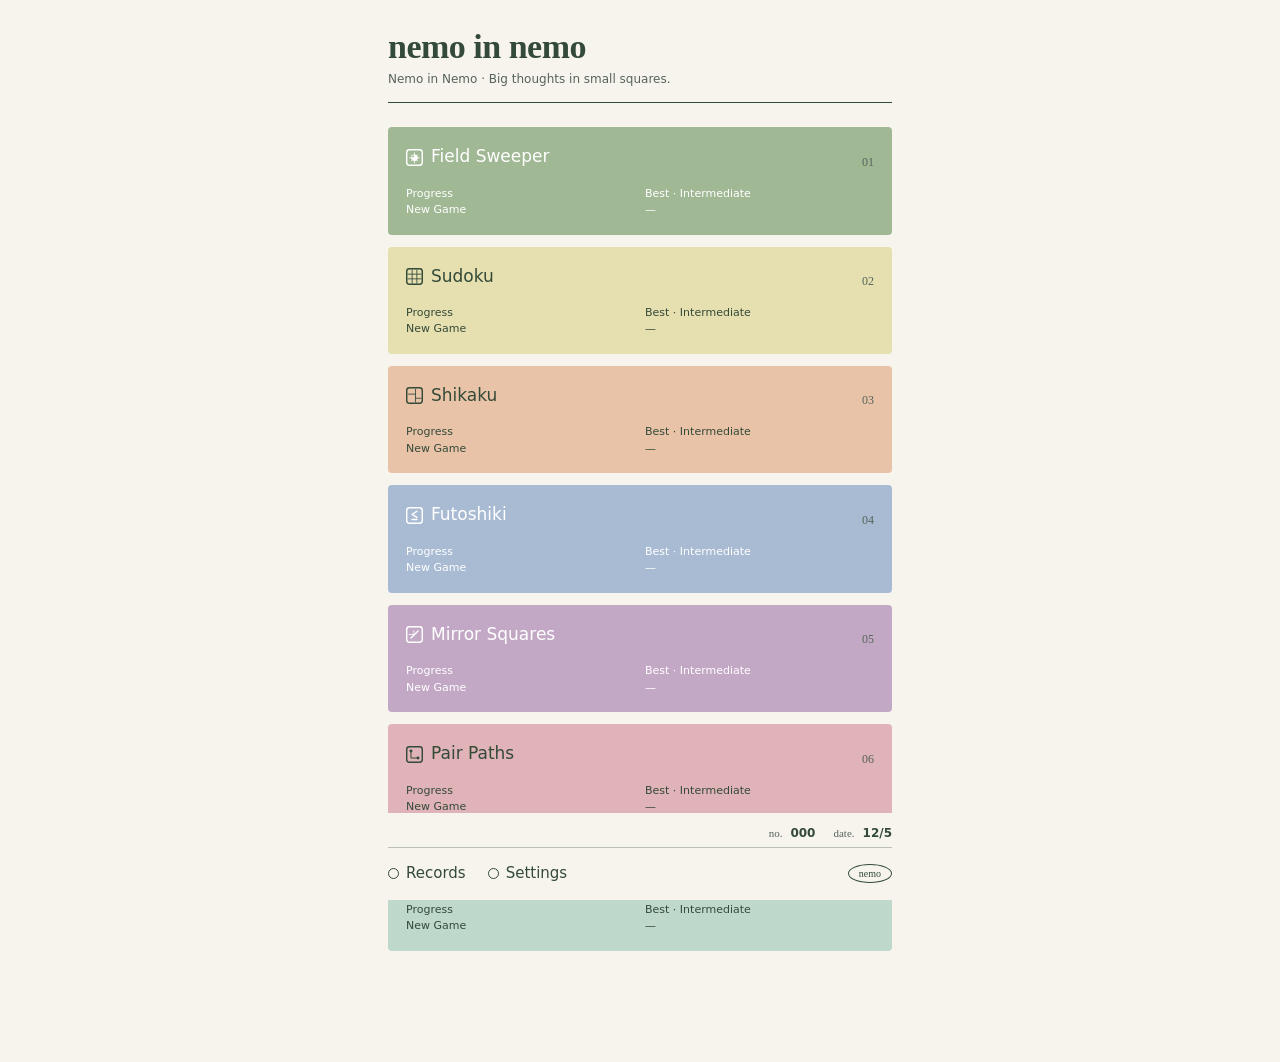
==== docs/index.html @ 38e690cf "Add Pair Paths to the web Link each pair of equal numbers with a path of exactly that many cells, wi" ====
<!doctype html>
<html lang="ko">
<head>
<meta charset="utf-8">
<meta name="viewport" content="width=device-width, initial-scale=1, viewport-fit=cover">
<meta name="description" content="인터넷 없이 즐기는 두뇌 퍼즐 모음. 지뢰찾기, 스도쿠, 시카쿠, 후토시키.">
<meta name="theme-color" content="#f6f4ec">
<link rel="icon" type="image/png" href="icon-192.png">
<link rel="apple-touch-icon" href="apple-touch-icon.png">
<link rel="stylesheet" href="assets/paper.css">
<style>
/* 앱의 HomeView.swift: 메모 패드처럼 정리된 첫 화면 */
body { display: flex; flex-direction: column; min-height: 100dvh; }
.home { width: 100%; max-width: 560px; margin: 0 auto; flex: 1;
  padding: 0 max(28px, env(safe-area-inset-right)) 24px max(28px, env(safe-area-inset-left));
  display: flex; flex-direction: column; gap: 24px; }
.head { padding-bottom: 14px; border-bottom: 1px solid var(--ink); display: flex; flex-direction: column; gap: 6px; }
/* 제목·소개·선은 위에 고정하고, 게임 카드만 그 아래로 스크롤된다 */
.head { position: sticky; top: 0; z-index: 2; background: var(--bg); padding-top: max(28px, env(safe-area-inset-top)); }
.head h1 { margin: 0; font: 600 34px/1.1 var(--f-serif); letter-spacing: -.5px; }
.head p { margin: 0; font-size: 12px; color: var(--ink-soft); }
.cards { display: flex; flex-direction: column; gap: 12px; }
.gcard { display: flex; flex-direction: column; gap: 16px; padding: 18px 18px 16px; border-radius: 4px; text-decoration: none;
  background: var(--fill); color: var(--text); transition: opacity .1s; }
.gcard:active { opacity: .8; }
.gcard.soon { opacity: .55; }
.gcard .top { display: flex; align-items: baseline; justify-content: space-between; }
.gcard .name { display: flex; align-items: center; gap: 8px; font-size: 17px; font-weight: 500; }
.gcard .sym { width: 17px; height: 17px; }
.gcard .no { font: 12px var(--f-serif); color: var(--ink-soft); }
.gcard .cells { display: flex; gap: 10px; font-size: 11px; line-height: 1.5; }
.gcard .cells div { flex: 1; min-width: 0; display: flex; flex-direction: column; }
.foot { position: sticky; bottom: 0; width: 100%; max-width: 560px; margin: 0 auto; background: var(--bg);
  padding: 12px max(28px, env(safe-area-inset-right)) max(4px, env(safe-area-inset-bottom)) max(28px, env(safe-area-inset-left));
  display: flex; flex-direction: column; gap: 4px; }
.stamp { display: flex; justify-content: flex-end; gap: 18px; padding-bottom: 5px; border-bottom: 1px solid var(--rule); }
.stamp span { display: flex; align-items: baseline; gap: 8px; font-size: 12px; font-variant-numeric: tabular-nums; }
.stamp i { font: normal 11px var(--f-serif); color: var(--ink-soft); }
.links { display: flex; align-items: center; gap: 22px; }
.links button { display: flex; align-items: center; gap: 7px; min-height: 44px; border: 0; background: none; padding: 0; font-size: 15px; }
.links button::before { content: ""; width: 11px; height: 11px; border: 1px solid var(--ink); border-radius: 50%; }
.seal { margin-left: auto; font: 10px var(--f-serif); padding: 3px 10px; border: 1px solid var(--ink); border-radius: 50%; }

/* 기록·설정 시트 */
.scrim.sheet-scrim { place-items: end center; padding: 0; }
@media (min-width: 700px) { .scrim.sheet-scrim { place-items: center; padding: 24px; } }
.sheet { width: 100%; max-width: 600px; max-height: 92dvh; overflow-y: auto; background: var(--bg); border-radius: 16px 16px 0 0;
  padding: 0 20px max(20px, env(safe-area-inset-bottom)); animation: rise .25s ease-out; }
@media (min-width: 700px) { .sheet { border-radius: 16px; } }
@keyframes rise { from { transform: translateY(30px); opacity: 0; } }
.sheet-head { position: sticky; top: 0; display: grid; grid-template-columns: 1fr auto 1fr; align-items: center; padding: 14px 0; background: var(--bg); z-index: 1; }
.sheet-head h2 { grid-column: 2; margin: 0; font-size: 17px; font-weight: 600; }
.sheet-head button { grid-column: 3; justify-self: end; border: 0; background: none; font-size: 17px; font-weight: 600; padding: 6px 2px; }
.sheet-body { display: flex; flex-direction: column; gap: 12px; }
.scard { display: flex; flex-direction: column; gap: 14px; padding: 18px; border-radius: 4px; background: var(--fill); color: var(--text); font-size: 12px; }
.scard .top { display: flex; align-items: baseline; justify-content: space-between; }
.scard .name { display: flex; align-items: center; gap: 8px; font-size: 17px; font-weight: 500; }
.scard .sym { width: 17px; height: 17px; }
.scard .no { font: 12px var(--f-serif); }
.scard .grid { display: grid; grid-template-columns: 1fr 1fr; gap: 10px; }
.scard .grid div { display: flex; flex-direction: column; font-variant-numeric: tabular-nums; }
.scard .rows div { display: flex; gap: 10px; padding: 8px 0; border-top: 1px solid color-mix(in srgb, var(--text) 30%, transparent); }
.scard .rows span:first-child { flex: 1; }
.scard .rows span:last-child { min-width: 52px; text-align: right; font-variant-numeric: tabular-nums; }
.label { font-size: 12px; font-weight: 600; letter-spacing: .07em; color: var(--ink-soft); margin: 6px 0 0; }
.group { border: 1px solid var(--rule); border-radius: 4px; }
.group > * + * { border-top: 1px solid var(--rule); }
.opt { display: flex; align-items: center; justify-content: space-between; gap: 12px; padding: 14px; font-size: 15px; text-decoration: none; }
.opt span { display: flex; flex-direction: column; gap: 2px; }
.opt b { font-weight: 500; }
.opt small { font-size: 12px; color: var(--ink-soft); }
.opt select { font: inherit; font-size: 15px; padding: 6px 10px; border-radius: 8px; border: 1px solid var(--rule); background: var(--bg); color: var(--ink); }
.opt svg { width: 14px; height: 14px; color: var(--ink-soft); }
.opt.static small { font-size: 15px; }
.switch { appearance: none; -webkit-appearance: none; width: 51px; height: 31px; flex: none; margin: 0; border-radius: 99px; background: var(--rule); position: relative; cursor: pointer; transition: background .2s; }
.switch::after { content: ""; position: absolute; top: 2px; left: 2px; width: 27px; height: 27px; border-radius: 50%; background: #fff; box-shadow: 0 2px 4px rgba(0, 0, 0, .2); transition: transform .2s; }
.switch:checked { background: var(--fill-minesweeper); }
.switch:checked::after { transform: translateX(20px); }
</style>
<title>nemo in nemo</title>
</head>
<body>
<main class="home">
  <header class="head">
    <h1>nemo in nemo</h1>
    <p id="tagline"></p>
  </header>
  <nav class="cards" id="cards"></nav>
</main>
<footer class="foot">
  <div class="stamp" aria-hidden="true"><span><i>no.</i><b id="no">000</b></span><span><i>date.</i><b id="date"></b></span></div>
  <div class="links">
    <button id="openStats"></button>
    <button id="openSettings"></button>
    <span class="seal" aria-hidden="true">nemo</span>
  </div>
</footer>
<script src="assets/i18n.js"></script>
<script src="assets/common.js"></script>
<script src="assets/number-puzzle.js"></script>
<script>
(() => {
  const { t, store, stats, clock, esc } = Nemo;
  const $ = id => document.getElementById(id);
  const pct = p => `${Math.round(p * 100)}% · ${t('이어하기')}`;
  const LEVEL_NAMES = ['초급', '중급', '고급', '전문가', '커스텀'];

  // 지뢰찾기는 minesweeper.html의 저장 형식을 그대로 읽는다.
  const isTablet = Math.min(screen.width, screen.height) >= 700;
  const DEFAULT_MS = isTablet ? { id: 'normal', name: '중급', cols: 24, rows: 16, mines: 80 } : { id: 'normal', name: '중급', cols: 11, rows: 16, mines: 35 };
  const msKey = c => `${Math.min(c.cols, c.rows)}x${Math.max(c.cols, c.rows)}m${c.mines}`;

  // 카드 아래 두 칸: 진행, 최고 기록
  function summary(id) {
    if (!Nemo.kind(id).href) return [[t('진행'), t('준비 중')], [t('최고 기록'), '—']];
    if (id === 'minesweeper') {
      const sv = store.get('saved', null);
      let progress = t('새 게임');
      if (sv && Array.isArray(sv.st) && Array.isArray(sv.mines)) {
        const safe = Math.max(1, sv.st.length - sv.mines.length);
        progress = pct(sv.st.filter(v => v === 1).length / safe);
      }
      const cfg = store.get('cfg', null) || DEFAULT_MS;
      const best = store.get('best', {})[msKey(cfg)];
      return [[t('진행'), progress], [`${t('최고 기록')} · ${t(cfg.id === 'custom' ? '커스텀' : cfg.name || '중급')}`, best ? clock(best) : '—']];
    }
    const sv = store.get(id + '.save', null);
    let progress = t('새 게임');
    if (sv && sv.puzzle) {
      if (id === 'shikaku') {
        const n = sv.puzzle.size;
        progress = pct(sv.regions.reduce((a, r) => a + r.rect.height * r.rect.width, 0) / (n * n));
      } else if (id === 'pair') {
        progress = pct(sv.total ? (sv.complete || 0) / sv.total : 0);
      } else if (id === 'mirror') {
        progress = pct(sv.puzzle.stars.length ? (sv.lit || 0) / sv.puzzle.stars.length : 0);
      } else if (id === 'switch') {
        progress = pct(sv.state.filter(Boolean).length / sv.state.length);
      } else progress = pct(NumberPuzzle.progress(sv));
    }
    const level = LEVEL_NAMES[(sv?.puzzle?.level || store.get(id + '.lastLevel', 2)) - 1] || '중급';
    const best = stats.load(id).bestByDifficulty[level];
    return [[t('진행'), progress], [`${t('최고 기록')} · ${t(level)}`, best != null ? clock(best) : '—']];
  }

  const colors = id => `--fill: var(--fill-${id}); --text: var(--text-${id})`;
  function render() {
    document.title = `nemo in nemo · ${t('네모 안에 네모')}`;
    $('tagline').textContent = t('네모 안에 네모 · 작은 네모 속, 커다란 생각.');
    $('cards').replaceChildren(...Nemo.KINDS.map(k => {
      // 준비 중인 게임은 누를 수 없는 카드로 둔다.
      const a = document.createElement(k.href ? 'a' : 'div');
      a.className = 'gcard' + (k.href ? '' : ' soon');
      if (k.href) a.href = k.href;
      a.style.cssText = colors(k.id);
      const [first, second] = summary(k.id);
      a.innerHTML = `<div class="top"><span class="name">${Nemo.symbol(k.id)}${k.title}</span><span class="no">${k.number}</span></div>
        <div class="cells"><div><span>${esc(first[0])}</span><span>${esc(first[1])}</span></div><div><span>${esc(second[0])}</span><span>${esc(second[1])}</span></div></div>`;
      return a;
    }));
    $('no').textContent = String(Math.min(stats.totalPlays(), 999)).padStart(3, '0');
    $('date').textContent = new Intl.DateTimeFormat(Nemo.lang === 'zh' ? 'zh-Hans' : Nemo.lang, { month: 'numeric', day: 'numeric' }).format(new Date());
    $('openStats').textContent = t('기록');
    $('openSettings').textContent = t('설정');
  }

  function sheet(title, body) {
    const el = Nemo.overlay(`<div class="sheet" role="dialog" aria-modal="true" aria-labelledby="shTitle">
      <div class="sheet-head"><h2 id="shTitle">${esc(title)}</h2><button data-done>${t('완료')}</button></div>
      <div class="sheet-body">${body}</div></div>`, { onBackdrop: () => Nemo.close() });
    el.classList.add('sheet-scrim');
    el.querySelector('[data-done]').onclick = () => Nemo.close();
    return el;
  }

  // 앱의 StatsView.swift: 게임별 기록
  $('openStats').onclick = () => {
    sheet(t('기록'), Nemo.KINDS.map(k => {
      const s = stats.load(k.id);
      let body;
      if (!k.href) body = `<div>${t('준비 중')}</div>`;
      else if (!s.plays) body = `<div>${t('아직 기록이 없어요')}</div>`;
      else {
        const cell = (label, value) => `<div><span>${t(label)}</span><span>${value}</span></div>`;
        const rate = s.plays ? `${Math.round(s.completions / s.plays * 100)}%` : '—';
        const avg = s.completions ? clock(Math.floor(s.totalSeconds / s.completions)) : '—';
        const names = Object.keys(s.completionsByDifficulty).sort((a, b) => (s.completionsByDifficulty[b] - s.completionsByDifficulty[a]) || a.localeCompare(b));
        body = `<div class="grid">${cell('플레이', s.plays)}${cell('완료', s.completions)}${cell('완료율', rate)}${cell('평균 시간', avg)}</div>`
          + (names.length ? `<div class="rows">${names.map(name => `<div><span>${esc(t(name))}</span><span>${t('완료 {0}', s.completionsByDifficulty[name])}</span><span>${s.bestByDifficulty[name] != null ? clock(s.bestByDifficulty[name]) : '—'}</span></div>`).join('')}</div>` : '');
      }
      return `<section class="scard" style="${colors(k.id)}"><div class="top"><span class="name">${Nemo.symbol(k.id)}${k.title}</span><span class="no">${k.number}</span></div>${body}</section>`;
    }).join(''));
  };

  // 앱의 AppSettingsView.swift: 모든 게임에 함께 적용되는 설정
  $('openSettings').onclick = () => {
    const langs = [['auto', t('기기 설정')], ['ko', '한국어'], ['ja', '日本語'], ['zh', '中文'], ['en', 'English']];
    const el = sheet(t('설정'), `<p class="label">${t('옵션')}</p>
      <div class="group">
        <label class="opt"><span><b>${t('시간 표시')}</b><small>${t('끄면 시간 없이 느긋하게 플레이해요')}</small></span><input type="checkbox" class="switch" data-timer></label>
        <label class="opt"><b>${t('언어')}</b><select data-lang>${langs.map(([v, n]) => `<option value="${v}">${esc(n)}</option>`).join('')}</select></label>
      </div>
      <p class="label">${t('정보')}</p>
      <div class="group">
        <a class="opt" href="privacy.html">${t('개인정보 처리방침')}${Nemo.icon('external')}</a>
        <div class="opt static"><b>${t('버전')}</b><small>${t('웹')}</small></div>
      </div>`);
    const timer = el.querySelector('[data-timer]'), lang = el.querySelector('[data-lang]');
    timer.checked = store.get('showTimer', true);
    timer.onchange = () => store.set('showTimer', timer.checked);
    lang.value = Nemo.langPref;
    lang.onchange = () => { Nemo.setLang(lang.value); render(); $('openSettings').click(); };
  };

  render();
  // 게임에서 뒤로 돌아오면(bfcache 포함) 진행·기록을 다시 읽는다.
  window.addEventListener('pageshow', render);
})();
</script>
</body>
</html>
---- docs/assets/paper.css ----
/* 메인 화면과 스도쿠·시카쿠·후토시키가 함께 쓰는 메모지 스타일. 앱의 Theme.swift(Paper)와 PuzzleChrome.swift를 옮겼다. */
:root {
  --bg: #f6f4ec; --ink: #344a39; --ink-soft: #56645a; --rule: #b9c0b2; --sheet: #eeebe0;
  --cell: #fbfaf5; --thin: #d9d5c3; --user: #3d67b0; --wrong: #c54a38;
  --fill-minesweeper: #a0b894; --fill-sudoku: #e6dfb0; --fill-shikaku: #e8c3a8; --fill-futoshiki: #a9bbd3;
  --text-minesweeper: #ffffff; --text-sudoku: var(--ink); --text-shikaku: var(--ink); --text-futoshiki: #ffffff;
  /* 새 게임 3종 카드 색 (앱 Theme.swift의 NewGameCards) */
  --fill-mirror: #c3a8c6; --fill-pair: #dfb3b7; --fill-switch: #bfd8cc;
  --text-mirror: #ffffff; --text-pair: var(--ink); --text-switch: var(--ink);
  /* 스위치네모 불: 꺼진 칸은 어둡고 속이 빈 원, 켜진 칸은 밝고 빛나는 원(색과 밝기, 모양이 모두 다르다) */
  /* 짝네모 길 색: 길이 3~12마다 서로 다른 한 색(pp1이 3). 같은 숫자 쌍은 같은 색이다 */
  --pp1: #c8743d; --pp2: #b08a2e; --pp3: #8a68bd; --pp4: #3e9a90; --pp5: #c45f78; --pp6: #5f9a4c; --pp7: #4f7fc0; --pp8: #8f6243; --pp9: #b04fa8; --pp10: #66798a;
  /* 거울네모: 빛·켜진 별, 돌릴 수 있는 거울 칸, 고정 거울 칸 */
  --mr-beam: #e39a2b; --mr-glow: rgba(240, 165, 50, .55); --mr-tint: #e2d5e0; --mr-fixed: #e4e0d3;
  --sw-off: #cdc8b8; --sw-ring: #8f8a7a; --sw-on: #f6dd88; --sw-core: #fffaf0; --sw-glow: rgba(255, 205, 80, .85);
  --scrim: rgba(0, 0, 0, .35);
  /* 게임별 판 색: 스도쿠(sd), 후토시키(ft), 시카쿠 영역(sk1…6) */
  --sd-related: #f3efd8; --sd-same: #e6dfb0; --sd-selected: #d6cb85;
  --ft-related: #e9eef5; --ft-same: #d3dcea; --ft-guide: #4d6a94; --ft-line: #d9d5c3;
  --sk-thin: #dedacb; --sk1: #d7e4ce; --sk2: #dce4f0; --sk3: #f1dccb; --sk4: #f0e6bc; --sk5: #e4deee; --sk6: #d9e9de;
  --f-serif: ui-serif, "New York", Georgia, "Times New Roman", serif;
  --f-round: ui-rounded, "SF Pro Rounded", system-ui, -apple-system, sans-serif;
  --f-body: system-ui, -apple-system, "Apple SD Gothic Neo", "Hiragino Sans", "PingFang SC", sans-serif;
  color-scheme: light;
}
@media (prefers-color-scheme: dark) { :root:not([data-theme="light"]) {
  --bg: #151914; --ink: #dce5d6; --ink-soft: #9aa79a; --rule: #3a4339; --sheet: #1d221c;
  --cell: #1b1f1a; --thin: #343b32; --user: #93b2ff; --wrong: #ff8a78;
  --fill-minesweeper: #3e4d38; --fill-sudoku: #3b3824; --fill-shikaku: #45352a; --fill-futoshiki: #2f3a4a;
  --text-minesweeper: #f2f6ee; --text-futoshiki: #f2f6ee;
  --fill-mirror: #483c49; --fill-pair: #55383a; --fill-switch: #2c3d35; --text-mirror: #f2f6ee;
  --pp1: #e6a57a; --pp2: #dcc07a; --pp3: #b89be0; --pp4: #7fcfc5; --pp5: #e094a6; --pp6: #9cc988; --pp7: #8fb0e6; --pp8: #c9a183; --pp9: #e08fd8; --pp10: #a9b8c6;
  --mr-beam: #ffc861; --mr-glow: rgba(255, 200, 97, .45); --mr-tint: #3e3342; --mr-fixed: #262b24;
  --sw-off: #232821; --sw-ring: #56604f; --sw-on: #d2ae52; --sw-core: #fff3cf; --sw-glow: rgba(255, 205, 100, .5);
  --sd-related: #262a20; --sd-same: #48432a; --sd-selected: #6b6238;
  --ft-related: #232a33; --ft-same: #334054; --ft-guide: #a9bbd3; --ft-line: #343b32;
  --sk-thin: #343b32; --sk1: #2e3a2c; --sk2: #2c3442; --sk3: #42342a; --sk4: #3e3824; --sk5: #363244; --sk6: #2b3a31;
  --scrim: rgba(0, 0, 0, .55); color-scheme: dark;
} }
:root[data-theme="dark"] {
  --bg: #151914; --ink: #dce5d6; --ink-soft: #9aa79a; --rule: #3a4339; --sheet: #1d221c;
  --cell: #1b1f1a; --thin: #343b32; --user: #93b2ff; --wrong: #ff8a78;
  --fill-minesweeper: #3e4d38; --fill-sudoku: #3b3824; --fill-shikaku: #45352a; --fill-futoshiki: #2f3a4a;
  --text-minesweeper: #f2f6ee; --text-futoshiki: #f2f6ee;
  --fill-mirror: #483c49; --fill-pair: #55383a; --fill-switch: #2c3d35; --text-mirror: #f2f6ee;
  --pp1: #e6a57a; --pp2: #dcc07a; --pp3: #b89be0; --pp4: #7fcfc5; --pp5: #e094a6; --pp6: #9cc988; --pp7: #8fb0e6; --pp8: #c9a183; --pp9: #e08fd8; --pp10: #a9b8c6;
  --mr-beam: #ffc861; --mr-glow: rgba(255, 200, 97, .45); --mr-tint: #3e3342; --mr-fixed: #262b24;
  --sw-off: #232821; --sw-ring: #56604f; --sw-on: #d2ae52; --sw-core: #fff3cf; --sw-glow: rgba(255, 205, 100, .5);
  --sd-related: #262a20; --sd-same: #48432a; --sd-selected: #6b6238;
  --ft-related: #232a33; --ft-same: #334054; --ft-guide: #a9bbd3; --ft-line: #343b32;
  --sk-thin: #343b32; --sk1: #2e3a2c; --sk2: #2c3442; --sk3: #42342a; --sk4: #3e3824; --sk5: #363244; --sk6: #2b3a31;
  --scrim: rgba(0, 0, 0, .55); color-scheme: dark;
}

html { height: 100%; box-sizing: border-box; }
*, *::before, *::after { box-sizing: inherit; }
body { margin: 0; min-height: 100%; background: var(--bg); color: var(--ink); font: 15px/1.4 var(--f-body);
  -webkit-tap-highlight-color: transparent; -webkit-text-size-adjust: 100%; }
button { font: inherit; color: inherit; cursor: pointer; touch-action: manipulation; }
button:disabled { cursor: default; }
button:focus-visible, a:focus-visible, input:focus-visible, select:focus-visible { outline: 2px solid var(--ink); outline-offset: 2px; }
[hidden] { display: none !important; }
a { color: inherit; }
svg.i { width: 1em; height: 1em; display: block; fill: none; stroke: currentColor; stroke-width: 2; stroke-linecap: round; stroke-linejoin: round; }

/* ── 게임 화면 ── */
.puzzle { height: 100dvh; display: flex; flex-direction: column; align-items: center; gap: 14px;
  padding: max(4px, env(safe-area-inset-top)) max(16px, env(safe-area-inset-right)) max(12px, env(safe-area-inset-bottom)) max(16px, env(safe-area-inset-left));
  -webkit-user-select: none; user-select: none; overflow: hidden; }
.topbar { width: 100%; max-width: 760px; display: flex; align-items: center; gap: 8px; padding: 8px 10px; border-radius: 18px; background: var(--sheet); flex: none; }
.ib { width: 40px; height: 38px; flex: none; display: grid; place-items: center; border: 0; border-radius: 11px; background: var(--bg); color: var(--ink); font-size: 18px; text-decoration: none; }
.ib:disabled { opacity: .4; }
.topbar .sym { width: 20px; height: 20px; flex: none; }
.title { min-width: 0; display: flex; flex-direction: column; line-height: 1.2; }
.title b { font: 800 15px/1.2 var(--f-round); white-space: nowrap; overflow: hidden; text-overflow: ellipsis; }
.title span { font-size: 11px; color: var(--ink-soft); white-space: nowrap; overflow: hidden; text-overflow: ellipsis; min-height: 1.2em; }
.spacer { flex: 1; min-width: 8px; }
.timer { display: flex; align-items: center; gap: 4px; font-size: 17px; font-weight: 500; font-variant-numeric: tabular-nums; white-space: nowrap; }
.timer svg { width: 14px; height: 14px; color: var(--ink-soft); }
@media (max-width: 430px) {
  /* 앱처럼 iPhone 폭에서는 시계 아이콘을 빼고 버튼과 이름을 조금 줄여, 긴 이름(Switch Squares)도 잘리지 않게 한다 */
  .timer svg { display: none; }
  .topbar { gap: 6px; }
  .topbar .ib { width: 36px; }
  .title b { font-size: 14px; }
}

.more { position: relative; flex: none; }
.menu { position: absolute; right: 0; top: calc(100% + 6px); z-index: 15; min-width: 220px; max-height: 70dvh; overflow-y: auto; padding: 6px;
  display: flex; flex-direction: column; border-radius: 14px; background: var(--bg); border: 1px solid var(--rule); box-shadow: 0 12px 32px rgba(0, 0, 0, .18); }
.menu .sec { font-size: 11px; font-weight: 600; letter-spacing: .06em; color: var(--ink-soft); padding: 10px 12px 4px; }
.menu hr { border: 0; border-top: 1px solid var(--rule); margin: 6px 4px; }
.menu button { display: flex; align-items: center; gap: 10px; padding: 10px 12px; border: 0; background: none; border-radius: 9px; text-align: left; font-size: 15px; }
.menu button:hover:not(:disabled) { background: var(--sheet); }
.menu button:disabled { opacity: .4; }
.menu button svg { width: 17px; height: 17px; flex: none; }
.menu .check::after { content: ""; margin-left: auto; width: 16px; height: 16px; flex: none; }
.menu .check[aria-checked="true"]::after { background: currentColor;
  -webkit-mask: url("data:image/svg+xml,%3Csvg xmlns='http://www.w3.org/2000/svg' viewBox='0 0 24 24' fill='none' stroke='black' stroke-width='3' stroke-linecap='round' stroke-linejoin='round'%3E%3Cpath d='M5 12.5l4.5 4.5L19 7.5'/%3E%3C/svg%3E") center / contain no-repeat;
  mask: url("data:image/svg+xml,%3Csvg xmlns='http://www.w3.org/2000/svg' viewBox='0 0 24 24' fill='none' stroke='black' stroke-width='3' stroke-linecap='round' stroke-linejoin='round'%3E%3Cpath d='M5 12.5l4.5 4.5L19 7.5'/%3E%3C/svg%3E") center / contain no-repeat; }

.stage { flex: 1; min-height: 0; width: 100%; display: flex; flex-direction: column; align-items: center; justify-content: center; gap: 10px; position: relative; }
.board-wrap { position: relative; width: 100%; flex: 1; min-height: 0; display: grid; place-items: center; }
canvas.board { display: block; touch-action: none; border-radius: 6px; }
.board-wrap.empty canvas { opacity: .35; }
.guide { font-size: 12px; color: var(--ink-soft); display: flex; gap: 6px; align-items: baseline; text-align: center; }
.guide b { font-variant-numeric: tabular-nums; font-weight: 600; }
.notice { position: absolute; top: -6px; left: 50%; transform: translateX(-50%); z-index: 5; max-width: calc(100% - 16px);
  width: max-content; padding: 9px 14px; border-radius: 99px; background: var(--bg); border: 1px solid var(--rule); font-size: 14px; font-weight: 500; text-align: center;
  animation: fade .2s ease-out; }

.controls { width: 100%; max-width: 560px; display: flex; flex-direction: column; gap: 12px; flex: none; }
.controls.wide { max-width: 600px; }
.tools { display: flex; gap: 8px; }
.tool { flex: 1; height: 54px; display: flex; flex-direction: column; align-items: center; justify-content: center; gap: 4px; border: 0; border-radius: 10px; background: var(--sheet); color: var(--ink); font-size: 11px; }
.tool svg { width: 19px; height: 19px; }
.tool[aria-pressed="true"] { background: var(--accent); }
.tool:disabled, .keys button:disabled { opacity: .4; }
.keys { display: flex; gap: 6px; }
.keys button { flex: 1; min-width: 0; height: 60px; display: flex; flex-direction: column; align-items: center; justify-content: center; gap: 1px; border: 0; border-radius: 10px; background: var(--sheet); }
.keys b { font-size: 26px; font-weight: 500; line-height: 1.05; color: var(--user); }
.keys small { font-size: 10px; color: var(--ink-soft); min-height: 1.2em; }
.keys.note b { font-weight: 400; color: var(--ink-soft); }
.keys button.done { opacity: .3; }
@media (max-height: 700px) { .keys button { height: 52px; } .tool { height: 48px; } .puzzle { gap: 10px; } }

/* ── 겹쳐 보이는 창 ── */
.scrim { position: fixed; inset: 0; z-index: 20; display: grid; place-items: center; padding: 24px; background: var(--scrim); animation: fade .2s ease-out; }
.scrim.cover { background: color-mix(in srgb, var(--bg) 97%, transparent); }
@keyframes fade { from { opacity: 0; } }
.card { width: 100%; max-width: 360px; max-height: 100%; overflow-y: auto; padding: 24px; border-radius: 22px; background: var(--bg); color: var(--ink);
  display: flex; flex-direction: column; gap: 12px; }
.card.center { text-align: center; align-items: center; }
.card.wide { max-width: 380px; padding: 22px; gap: 14px; }
.card h2 { margin: 0; font: 800 22px/1.25 var(--f-round); }
.card h3 { margin: 0; font: 800 20px/1.25 var(--f-round); }
.card p { margin: 0; font-size: 15px; color: var(--ink-soft); }
.big { font: 500 44px/1.1 ui-monospace, "SF Mono", Menlo, monospace; font-variant-numeric: tabular-nums; }
.big.small { font-size: 32px; }
.badge { font-size: 12px; font-weight: 700; padding: 4px 10px; border-radius: 99px; background: var(--accent); }
.actions { display: flex; gap: 8px; width: 100%; padding-top: 4px; }
.actions .btn { flex: 1; }
.btn { border: 0; border-radius: 12px; padding: 11px 16px; background: var(--sheet); color: var(--ink); font-size: 15px; font-weight: 600; }
.btn.primary { background: var(--ink); color: var(--bg); }
.btn.danger { background: var(--wrong); color: #fff; }
.btn.plain { background: none; font-weight: 400; min-height: 44px; }
.btn:active { opacity: .75; }
.pause-ico { width: 52px; height: 52px; color: var(--accent); }
.spinner { width: 26px; height: 26px; border-radius: 50%; border: 3px solid var(--rule); border-top-color: var(--ink); animation: spin .8s linear infinite; }
@keyframes spin { to { transform: rotate(360deg); } }
.levels { display: flex; flex-direction: column; gap: 8px; }
.level { display: flex; align-items: center; gap: 10px; padding: 14px; border: 0; border-radius: 10px; background: var(--sheet); text-align: left; }
.level[aria-current="true"] { background: var(--accent); }
.level span { flex: 1; display: flex; flex-direction: column; gap: 2px; }
.level b { font-size: 15px; font-weight: 600; }
.level small { font-size: 12px; color: var(--ink-soft); }
.level em { font-style: normal; font-size: 12px; color: var(--ink-soft); font-variant-numeric: tabular-nums; }
.field-row { display: flex; align-items: center; justify-content: space-between; gap: 12px; font-size: 15px; }
.field-row b { font-weight: 500; }
.stepper { display: flex; align-items: center; gap: 10px; font-variant-numeric: tabular-nums; }
.stepper button { width: 40px; height: 34px; border: 0; border-radius: 9px; background: var(--sheet); font-size: 20px; line-height: 1; }
.stepper output { min-width: 4.2em; text-align: center; }
.segmented { display: flex; padding: 2px; border-radius: 9px; background: var(--sheet); }
.segmented button { flex: 1; border: 0; background: none; border-radius: 7px; padding: 7px 8px; font-size: 14px; }
.segmented button[aria-pressed="true"] { background: var(--bg); box-shadow: 0 1px 3px rgba(0, 0, 0, .15); font-weight: 600; }
.hint { font-size: 12px; color: var(--ink-soft); margin: 0; }
@media (prefers-reduced-motion: reduce) { *, *::before, *::after { animation: none !important; transition: none !important; } }
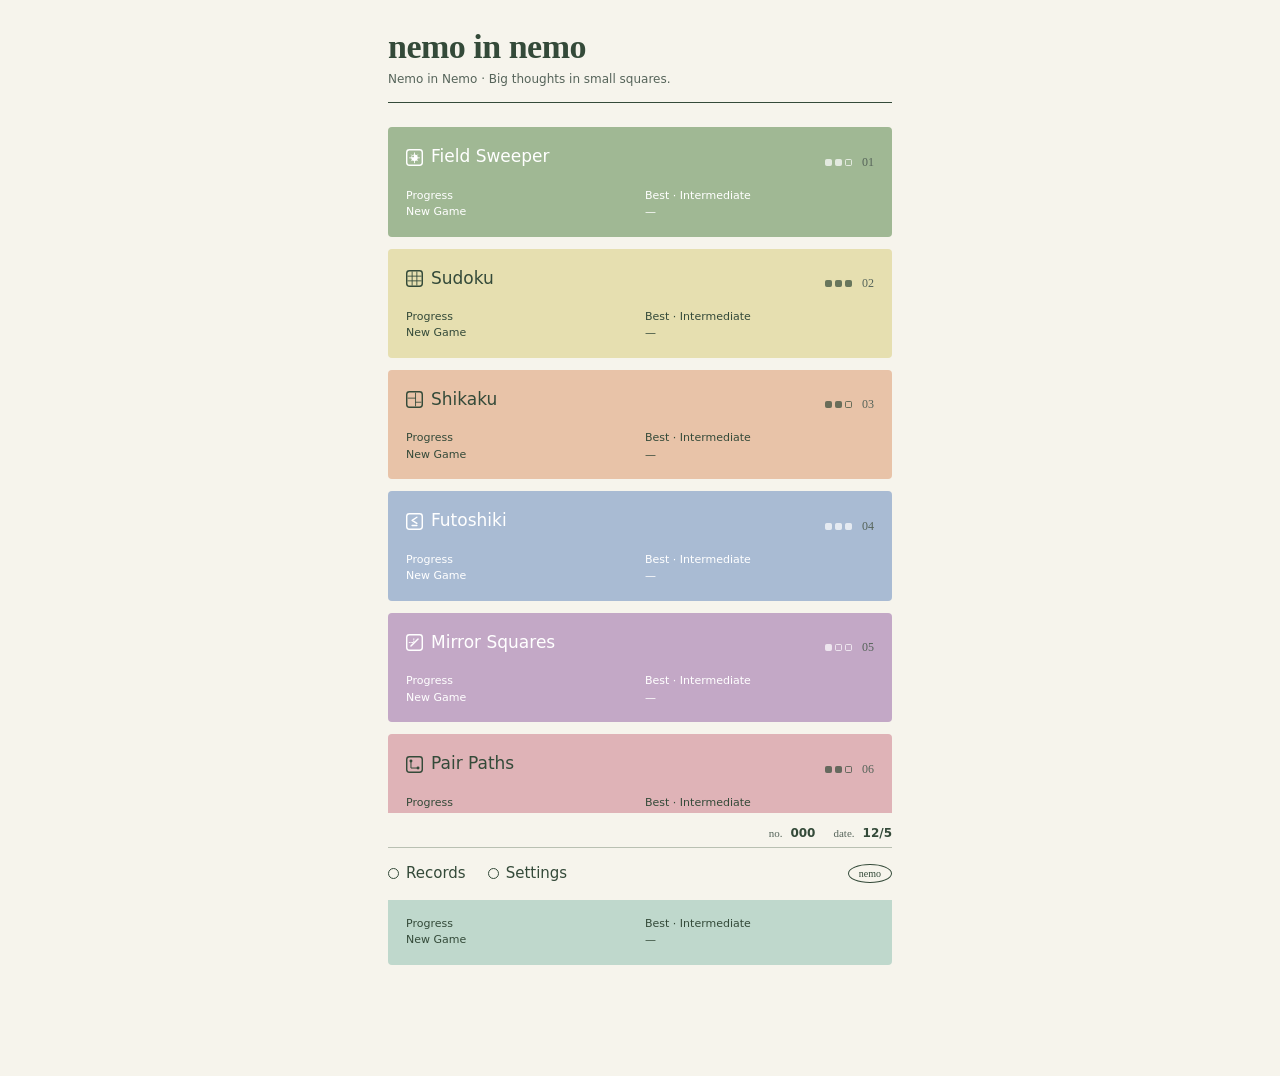
==== commit 64701693: "Show each game's own difficulty on the home cards Three small squares next to the card number (1 eas" ====
--- a/docs/index.html
+++ b/docs/index.html
@@ -28,6 +28,17 @@
 .gcard .name { display: flex; align-items: center; gap: 8px; font-size: 17px; font-weight: 500; }
 .gcard .sym { width: 17px; height: 17px; }
 .gcard .no { font: 12px var(--f-serif); color: var(--ink-soft); }
+/* 게임 자체 난이도: 채운 네모 수(1~3) */
+.gcard .meta { display: flex; align-items: center; gap: 10px; }
+.gcard .weight { position: relative; display: flex; gap: 3px; padding: 6px 0; color: var(--text); }
+.gcard .weight i { opacity: .7; }
+/* 올리면 바로 뜨는 말풍선(기본 title 툴팁은 늦게 떠서 쓰지 않는다) */
+.gcard .weight::after { content: attr(data-tip); position: absolute; right: -4px; bottom: calc(100% + 2px); padding: 4px 8px; border-radius: 6px;
+  background: var(--ink); color: var(--bg); font-size: 11px; font-weight: 500; white-space: nowrap; pointer-events: none;
+  opacity: 0; transform: translateY(3px); transition: opacity .12s, transform .12s; }
+.gcard .weight:hover::after { opacity: 1; transform: none; }
+.gcard .weight i { width: 7px; height: 7px; border: 1.2px solid currentColor; border-radius: 1.5px; }
+.gcard .weight i.on { background: currentColor; }
 .gcard .cells { display: flex; gap: 10px; font-size: 11px; line-height: 1.5; }
 .gcard .cells div { flex: 1; min-width: 0; display: flex; flex-direction: column; }
 .foot { position: sticky; bottom: 0; width: 100%; max-width: 560px; margin: 0 auto; background: var(--bg);
@@ -154,7 +165,9 @@
       if (k.href) a.href = k.href;
       a.style.cssText = colors(k.id);
       const [first, second] = summary(k.id);
-      a.innerHTML = `<div class="top"><span class="name">${Nemo.symbol(k.id)}${k.title}</span><span class="no">${k.number}</span></div>
+      const weightLabel = t('게임 난이도 {0}', t(['쉬움', '보통', '어려움'][k.weight - 1]));
+      const weight = `<span class="weight" role="img" aria-label="${esc(weightLabel)}" data-tip="${esc(weightLabel)}">${[1, 2, 3].map(w => `<i${w <= k.weight ? ' class="on"' : ''}></i>`).join('')}</span>`;
+      a.innerHTML = `<div class="top"><span class="name">${Nemo.symbol(k.id)}${k.title}</span><span class="meta">${weight}<span class="no">${k.number}</span></span></div>
         <div class="cells"><div><span>${esc(first[0])}</span><span>${esc(first[1])}</span></div><div><span>${esc(second[0])}</span><span>${esc(second[1])}</span></div></div>`;
       return a;
     }));
--- a/docs/assets/paper.css
+++ b/docs/assets/paper.css
@@ -84,6 +84,17 @@
   .topbar .ib { width: 36px; }
   .title b { font-size: 14px; }
 }
+@media (max-width: 400px) {
+  /* 새 퍼즐 버튼이 더해져 버튼이 넷이다. 작은 iPhone(360~390)에서도 이름이 잘리지 않게 기호를 빼고 간격을 줄인다 */
+  .topbar { gap: 4px; padding: 8px 8px; }
+  .topbar .sym { display: none; }
+  .topbar .ib { width: 33px; }
+  .topbar .title { margin-left: 4px; }
+  .timer { font-size: 15px; }
+}
+@media (max-width: 370px) {
+  .title b { font-size: 13px; }
+}
 
 .more { position: relative; flex: none; }
 .menu { position: absolute; right: 0; top: calc(100% + 6px); z-index: 15; min-width: 220px; max-height: 70dvh; overflow-y: auto; padding: 6px;
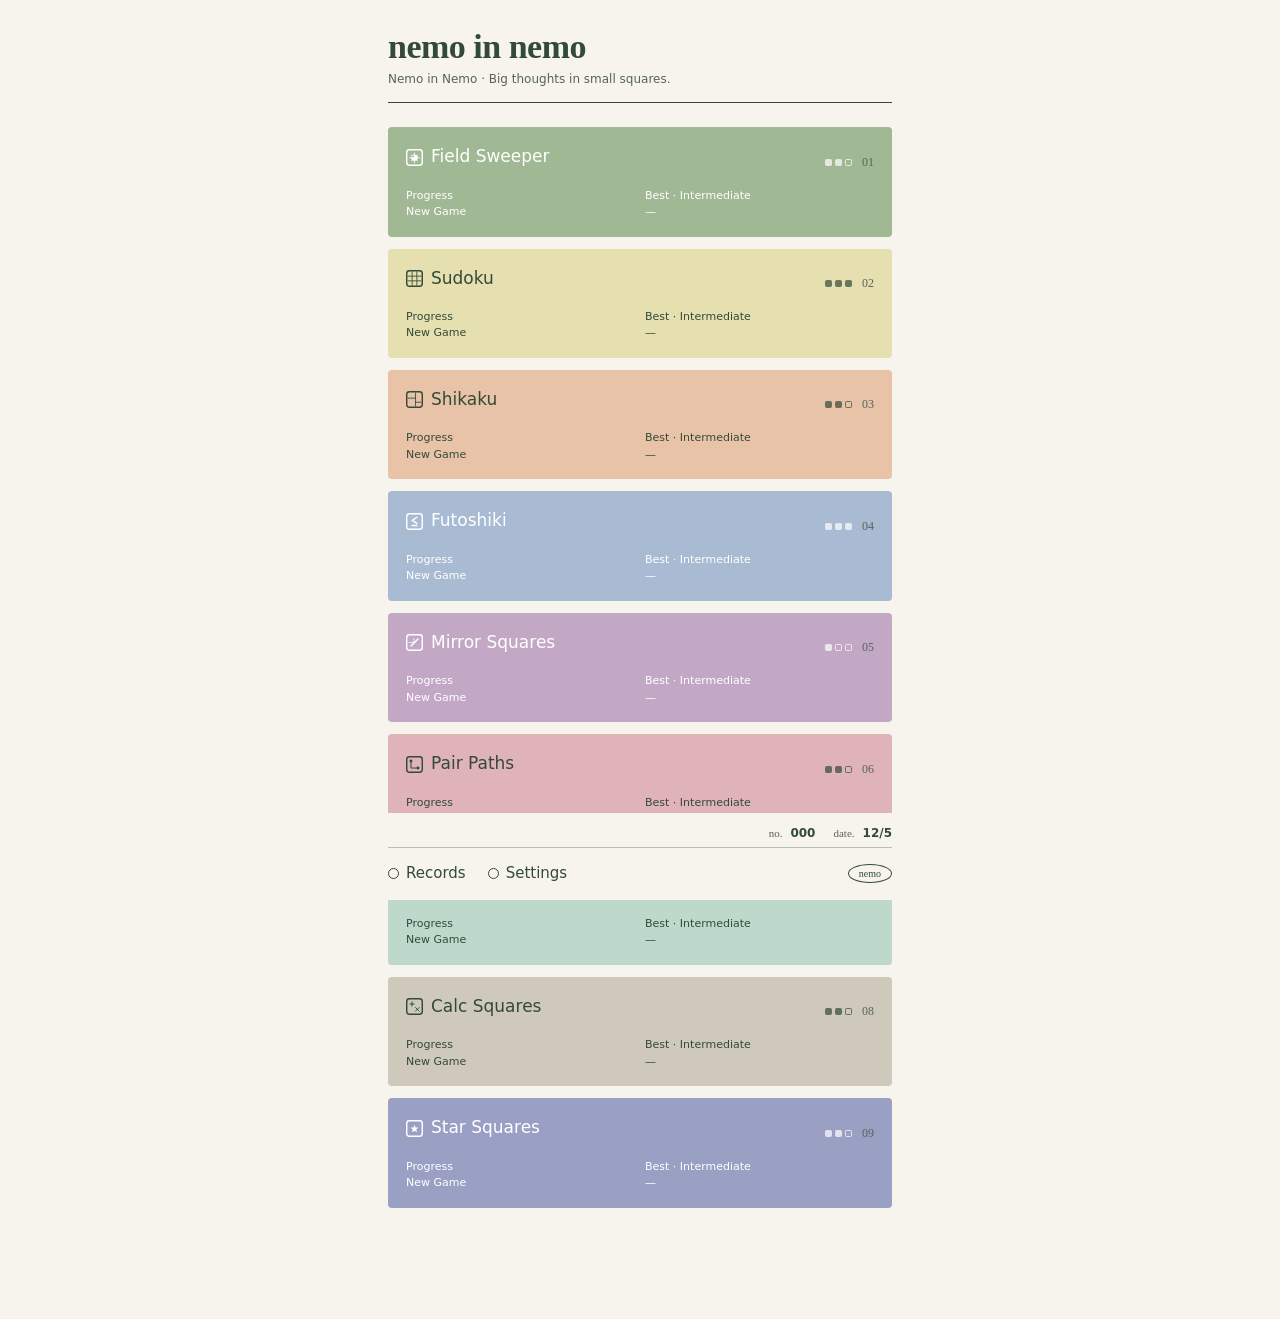
==== commit 94b418ef: "Add Star Squares to the web Place stars so every row, column and region has the set number and no tw" ====
--- a/docs/index.html
+++ b/docs/index.html
@@ -145,6 +145,8 @@
         progress = pct(sv.total ? (sv.complete || 0) / sv.total : 0);
       } else if (id === 'mirror') {
         progress = pct(sv.puzzle.stars.length ? (sv.lit || 0) / sv.puzzle.stars.length : 0);
+      } else if (id === 'star') {
+        progress = pct(sv.total ? (sv.placed || 0) / sv.total : 0);
       } else if (id === 'switch') {
         progress = pct(sv.state.filter(Boolean).length / sv.state.length);
       } else progress = pct(NumberPuzzle.progress(sv));
--- a/docs/assets/paper.css
+++ b/docs/assets/paper.css
@@ -7,6 +7,10 @@
   /* 새 게임 3종 카드 색 (앱 Theme.swift의 NewGameCards) */
   --fill-mirror: #c3a8c6; --fill-pair: #dfb3b7; --fill-switch: #bfd8cc;
   --text-mirror: #ffffff; --text-pair: var(--ink); --text-switch: var(--ink);
+  /* 셈네모 카드: 계산기 같은 돌 회색. 판에서 고른 칸의 줄과 같은 숫자 칸 */
+  --fill-calc: #cfc9bb; --text-calc: var(--ink); --cc-related: #efece3; --cc-same: #ddd8c9;
+  /* 별네모 카드: 밤하늘 같은 남보라 */
+  --fill-star: #9a9fc4; --text-star: #ffffff;
   /* 스위치네모 불: 꺼진 칸은 어둡고 속이 빈 원, 켜진 칸은 밝고 빛나는 원(색과 밝기, 모양이 모두 다르다) */
   /* 짝네모 길 색: 길이 3~12마다 서로 다른 한 색(pp1이 3). 같은 숫자 쌍은 같은 색이다 */
   --pp1: #c8743d; --pp2: #b08a2e; --pp3: #8a68bd; --pp4: #3e9a90; --pp5: #c45f78; --pp6: #5f9a4c; --pp7: #4f7fc0; --pp8: #8f6243; --pp9: #b04fa8; --pp10: #66798a;
@@ -29,6 +33,8 @@
   --fill-minesweeper: #3e4d38; --fill-sudoku: #3b3824; --fill-shikaku: #45352a; --fill-futoshiki: #2f3a4a;
   --text-minesweeper: #f2f6ee; --text-futoshiki: #f2f6ee;
   --fill-mirror: #483c49; --fill-pair: #55383a; --fill-switch: #2c3d35; --text-mirror: #f2f6ee;
+  --fill-calc: #3a3832; --cc-related: #22261f; --cc-same: #363a31;
+  --fill-star: #33364d; --text-star: #f2f6ee;
   --pp1: #e6a57a; --pp2: #dcc07a; --pp3: #b89be0; --pp4: #7fcfc5; --pp5: #e094a6; --pp6: #9cc988; --pp7: #8fb0e6; --pp8: #c9a183; --pp9: #e08fd8; --pp10: #a9b8c6;
   --mr-beam: #ffc861; --mr-glow: rgba(255, 200, 97, .45); --mr-tint: #3e3342; --mr-fixed: #262b24;
   --sw-off: #232821; --sw-ring: #56604f; --sw-on: #d2ae52; --sw-core: #fff3cf; --sw-glow: rgba(255, 205, 100, .5);
@@ -43,6 +49,8 @@
   --fill-minesweeper: #3e4d38; --fill-sudoku: #3b3824; --fill-shikaku: #45352a; --fill-futoshiki: #2f3a4a;
   --text-minesweeper: #f2f6ee; --text-futoshiki: #f2f6ee;
   --fill-mirror: #483c49; --fill-pair: #55383a; --fill-switch: #2c3d35; --text-mirror: #f2f6ee;
+  --fill-calc: #3a3832; --cc-related: #22261f; --cc-same: #363a31;
+  --fill-star: #33364d; --text-star: #f2f6ee;
   --pp1: #e6a57a; --pp2: #dcc07a; --pp3: #b89be0; --pp4: #7fcfc5; --pp5: #e094a6; --pp6: #9cc988; --pp7: #8fb0e6; --pp8: #c9a183; --pp9: #e08fd8; --pp10: #a9b8c6;
   --mr-beam: #ffc861; --mr-glow: rgba(255, 200, 97, .45); --mr-tint: #3e3342; --mr-fixed: #262b24;
   --sw-off: #232821; --sw-ring: #56604f; --sw-on: #d2ae52; --sw-core: #fff3cf; --sw-glow: rgba(255, 205, 100, .5);
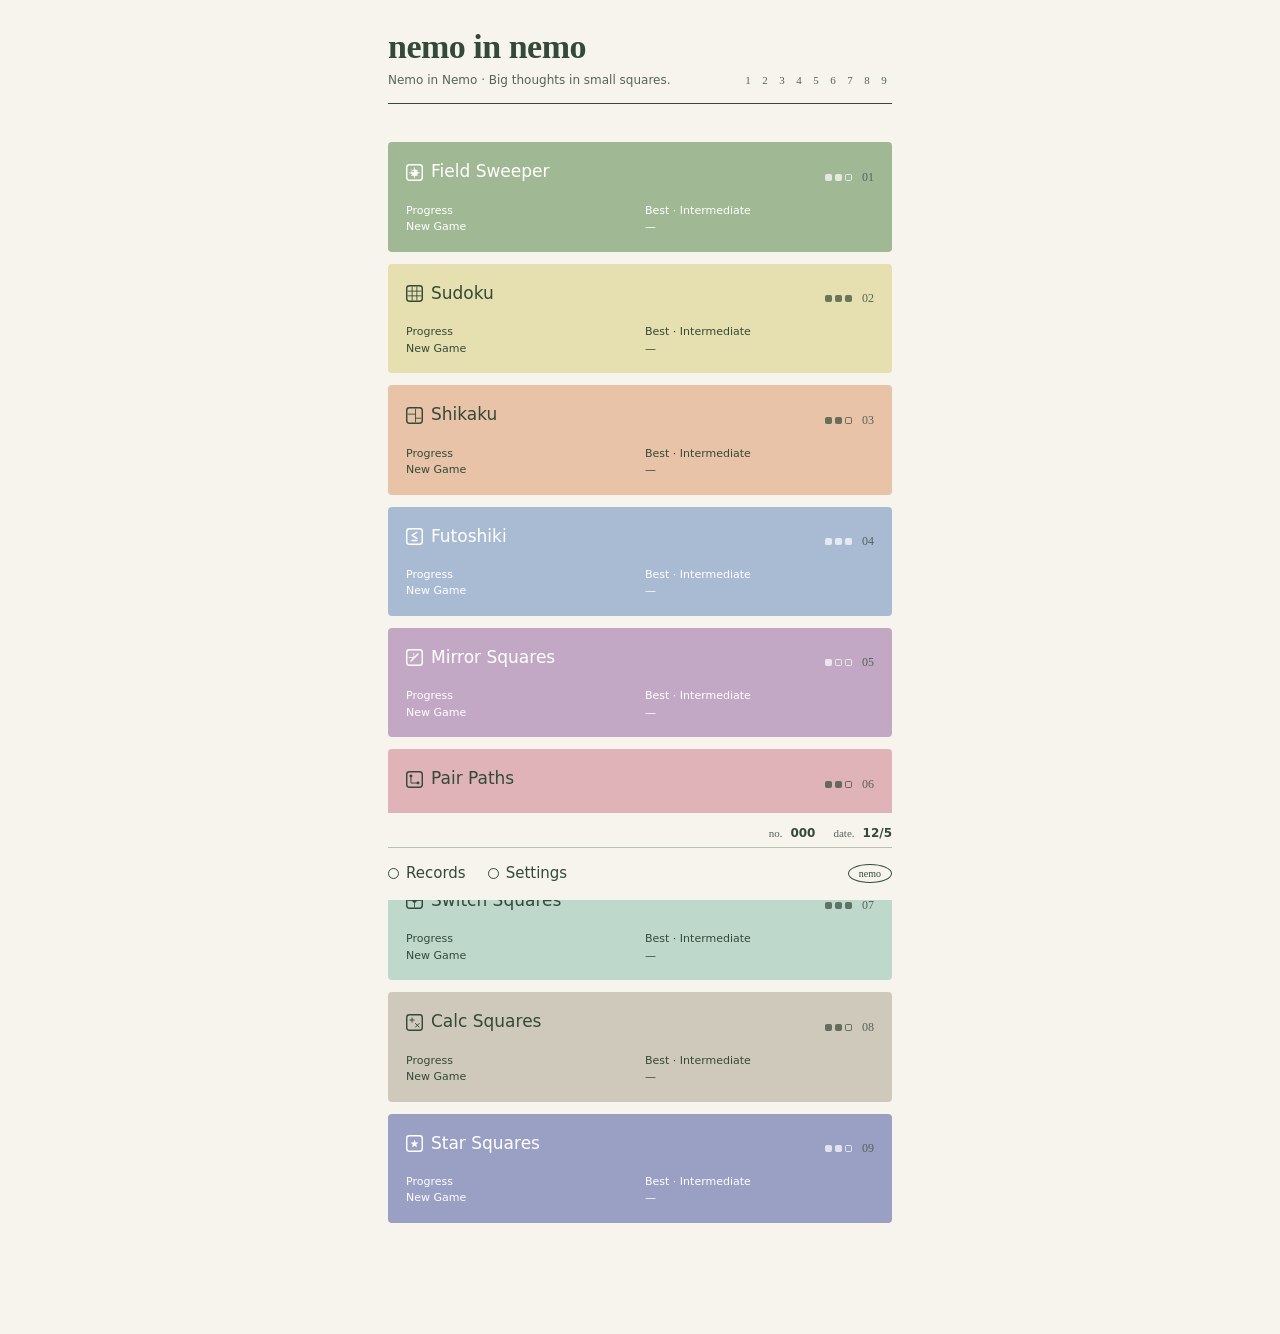
==== commit 3a0147d3: "Polish the home screen Korean names with small English names on Korean screens, a game number row th" ====
--- a/docs/index.html
+++ b/docs/index.html
@@ -14,11 +14,35 @@
 .home { width: 100%; max-width: 560px; margin: 0 auto; flex: 1;
   padding: 0 max(28px, env(safe-area-inset-right)) 24px max(28px, env(safe-area-inset-left));
   display: flex; flex-direction: column; gap: 24px; }
-.head { padding-bottom: 14px; border-bottom: 1px solid var(--ink); display: flex; flex-direction: column; gap: 6px; }
+.head { padding-bottom: 14px; display: flex; flex-direction: column; gap: 6px; }
+/* 머리 아래 구분선. 휴대폰에서는 번호 줄이 이 선 아래로 내려간다 */
+.head .rule { height: 1px; background: var(--ink); margin-top: 8px; }
 /* 제목·소개·선은 위에 고정하고, 게임 카드만 그 아래로 스크롤된다 */
 .head { position: sticky; top: 0; z-index: 2; background: var(--bg); padding-top: max(28px, env(safe-area-inset-top)); }
 .head h1 { margin: 0; font: 600 34px/1.1 var(--f-serif); letter-spacing: -.5px; }
 .head p { margin: 0; font-size: 12px; color: var(--ink-soft); }
+/* 번호는 높이가 고른 숫자로 쓴다(--f-serif-num, lining-nums) */
+/* 소개 문구와 게임 번호 줄. 넓으면 한 줄, 좁으면 번호가 다음 줄 오른쪽으로 내려간다 */
+.sub { display: flex; flex-wrap: wrap; align-items: center; justify-content: space-between; gap: 4px 12px; }
+.nums { display: flex; gap: 1px; margin-left: auto; }
+.nums a { position: relative; width: 16px; height: 18px; display: grid; place-items: center; font: 11px var(--f-serif-num); color: var(--ink-soft);
+  text-decoration: none; font-variant-numeric: lining-nums tabular-nums; }
+.nums a.last { color: var(--ink); font-weight: 600; margin: 0 4px; }
+/* 마지막에 한 게임: 연필로 친 듯한 동그라미 */
+.nums svg { position: absolute; inset: -3px -5px; width: calc(100% + 10px); height: calc(100% + 6px); overflow: visible; pointer-events: none; }
+.nums path { fill: none; stroke: var(--ink); stroke-width: 1.1; stroke-linecap: round; }
+.gcard { scroll-margin-top: var(--head-h, 140px); }
+@media (max-width: 520px) {
+  /* 휴대폰: 소개 문구 → 구분선 → 번호 줄(오른쪽) */
+  .head .sub { display: contents; }
+  .head #tagline { order: 1; }
+  .head .rule { order: 2; }
+  /* 번호 줄 아래 여백은 7px만(머리 아래 여백 대신) */
+  .head { padding-bottom: 0; }
+  /* 머리와 첫 카드 사이 간격 없음(번호 줄 아래 7px만) */
+  .home { gap: 0; }
+  .head .nums { order: 3; margin-top: 2px; padding-bottom: 7px; }
+}
 .cards { display: flex; flex-direction: column; gap: 12px; }
 .gcard { display: flex; flex-direction: column; gap: 16px; padding: 18px 18px 16px; border-radius: 4px; text-decoration: none;
   background: var(--fill); color: var(--text); transition: opacity .1s; }
@@ -27,7 +51,9 @@
 .gcard .top { display: flex; align-items: baseline; justify-content: space-between; }
 .gcard .name { display: flex; align-items: center; gap: 8px; font-size: 17px; font-weight: 500; }
 .gcard .sym { width: 17px; height: 17px; }
-.gcard .no { font: 12px var(--f-serif); color: var(--ink-soft); }
+/* 한국어 화면: 한국어 이름 옆의 작은 영어 이름 */
+.en-name { margin-left: 6px; font-size: 11px; font-weight: 400; opacity: .7; white-space: nowrap; }
+.gcard .no { font: 12px var(--f-serif-num); color: var(--ink-soft); font-variant-numeric: lining-nums; }
 /* 게임 자체 난이도: 채운 네모 수(1~3) */
 .gcard .meta { display: flex; align-items: center; gap: 10px; }
 .gcard .weight { position: relative; display: flex; gap: 3px; padding: 6px 0; color: var(--text); }
@@ -67,7 +93,7 @@
 .scard .top { display: flex; align-items: baseline; justify-content: space-between; }
 .scard .name { display: flex; align-items: center; gap: 8px; font-size: 17px; font-weight: 500; }
 .scard .sym { width: 17px; height: 17px; }
-.scard .no { font: 12px var(--f-serif); }
+.scard .no { font: 12px var(--f-serif-num); font-variant-numeric: lining-nums; }
 .scard .grid { display: grid; grid-template-columns: 1fr 1fr; gap: 10px; }
 .scard .grid div { display: flex; flex-direction: column; font-variant-numeric: tabular-nums; }
 .scard .rows div { display: flex; gap: 10px; padding: 8px 0; border-top: 1px solid color-mix(in srgb, var(--text) 30%, transparent); }
@@ -94,7 +120,8 @@
 <main class="home">
   <header class="head">
     <h1>nemo in nemo</h1>
-    <p id="tagline"></p>
+    <div class="sub"><p id="tagline"></p><nav class="nums" id="nums"></nav></div>
+    <div class="rule" aria-hidden="true"></div>
   </header>
   <nav class="cards" id="cards"></nav>
 </main>
@@ -160,16 +187,23 @@
   function render() {
     document.title = `nemo in nemo · ${t('네모 안에 네모')}`;
     $('tagline').textContent = t('네모 안에 네모 · 작은 네모 속, 커다란 생각.');
+    // 게임 번호 줄: 누르면 그 카드로, 마지막에 연 게임에는 동그라미
+    const last = store.get('lastGame', null);
+    $('nums').setAttribute('aria-label', t('게임 바로 가기'));
+    $('nums').innerHTML = Nemo.KINDS.map((k, i) => `<a href="#card-${k.id}" class="${k.id === last ? 'last' : ''}" aria-label="${esc(k.title)}"${k.id === last ? ' aria-current="true"' : ''}>${i + 1}${k.id === last
+      ? '<svg viewBox="0 0 30 32" preserveAspectRatio="none" aria-hidden="true"><path d="M8 7C12 2 25 3 27 12C29 22 20 30 12 28C4 26 1 17 5 10C7 7 11 5 16 5.5"/></svg>' : ''}</a>`).join('');
+    document.documentElement.style.setProperty('--head-h', (document.querySelector('.head').offsetHeight + 12) + 'px');
     $('cards').replaceChildren(...Nemo.KINDS.map(k => {
       // 준비 중인 게임은 누를 수 없는 카드로 둔다.
       const a = document.createElement(k.href ? 'a' : 'div');
       a.className = 'gcard' + (k.href ? '' : ' soon');
+      a.id = 'card-' + k.id;
       if (k.href) a.href = k.href;
       a.style.cssText = colors(k.id);
       const [first, second] = summary(k.id);
       const weightLabel = t('게임 난이도 {0}', t(['쉬움', '보통', '어려움'][k.weight - 1]));
       const weight = `<span class="weight" role="img" aria-label="${esc(weightLabel)}" data-tip="${esc(weightLabel)}">${[1, 2, 3].map(w => `<i${w <= k.weight ? ' class="on"' : ''}></i>`).join('')}</span>`;
-      a.innerHTML = `<div class="top"><span class="name">${Nemo.symbol(k.id)}${k.title}</span><span class="meta">${weight}<span class="no">${k.number}</span></span></div>
+      a.innerHTML = `<div class="top"><span class="name">${Nemo.symbol(k.id)}<span>${Nemo.nameHTML(k)}</span></span><span class="meta">${weight}<span class="no">${k.number}</span></span></div>
         <div class="cells"><div><span>${esc(first[0])}</span><span>${esc(first[1])}</span></div><div><span>${esc(second[0])}</span><span>${esc(second[1])}</span></div></div>`;
       return a;
     }));
@@ -203,7 +237,7 @@
         body = `<div class="grid">${cell('플레이', s.plays)}${cell('완료', s.completions)}${cell('완료율', rate)}${cell('평균 시간', avg)}</div>`
           + (names.length ? `<div class="rows">${names.map(name => `<div><span>${esc(t(name))}</span><span>${t('완료 {0}', s.completionsByDifficulty[name])}</span><span>${s.bestByDifficulty[name] != null ? clock(s.bestByDifficulty[name]) : '—'}</span></div>`).join('')}</div>` : '');
       }
-      return `<section class="scard" style="${colors(k.id)}"><div class="top"><span class="name">${Nemo.symbol(k.id)}${k.title}</span><span class="no">${k.number}</span></div>${body}</section>`;
+      return `<section class="scard" style="${colors(k.id)}"><div class="top"><span class="name">${Nemo.symbol(k.id)}<span>${Nemo.nameHTML(k)}</span></span><span class="no">${k.number}</span></div>${body}</section>`;
     }).join(''));
   };
 
--- a/docs/assets/paper.css
+++ b/docs/assets/paper.css
@@ -23,6 +23,8 @@
   --ft-related: #e9eef5; --ft-same: #d3dcea; --ft-guide: #4d6a94; --ft-line: #d9d5c3;
   --sk-thin: #dedacb; --sk1: #d7e4ce; --sk2: #dce4f0; --sk3: #f1dccb; --sk4: #f0e6bc; --sk5: #e4deee; --sk6: #d9e9de;
   --f-serif: ui-serif, "New York", Georgia, "Times New Roman", serif;
+  /* 번호용 세리프: Georgia는 숫자 높이가 들쑥날쑥한 모양뿐이라 건너뛴다 */
+  --f-serif-num: ui-serif, "New York", "Times New Roman", serif;
   --f-round: ui-rounded, "SF Pro Rounded", system-ui, -apple-system, sans-serif;
   --f-body: system-ui, -apple-system, "Apple SD Gothic Neo", "Hiragino Sans", "PingFang SC", sans-serif;
   color-scheme: light;
@@ -184,3 +186,11 @@
 .segmented button[aria-pressed="true"] { background: var(--bg); box-shadow: 0 1px 3px rgba(0, 0, 0, .15); font-weight: 600; }
 .hint { font-size: 12px; color: var(--ink-soft); margin: 0; }
 @media (prefers-reduced-motion: reduce) { *, *::before, *::after { animation: none !important; transition: none !important; } }
+
+/* 스크롤바: 둥근 막대 대신 모서리가 거의 각진 얇은 막대(네모). 바탕은 투명, 올리면 잉크색.
+   Chrome·Safari는 ::-webkit-scrollbar로 모양까지, Firefox는 굵기와 색만 바꾼다. */
+::-webkit-scrollbar { width: 10px; height: 10px; }
+::-webkit-scrollbar-track, ::-webkit-scrollbar-corner { background: transparent; }
+::-webkit-scrollbar-thumb { background: var(--rule); border: 3px solid transparent; background-clip: padding-box; border-radius: 1px; min-height: 28px; }
+::-webkit-scrollbar-thumb:hover, ::-webkit-scrollbar-thumb:active { background: var(--ink-soft); background-clip: padding-box; }
+@supports not selector(::-webkit-scrollbar) { * { scrollbar-width: thin; scrollbar-color: var(--rule) transparent; } }
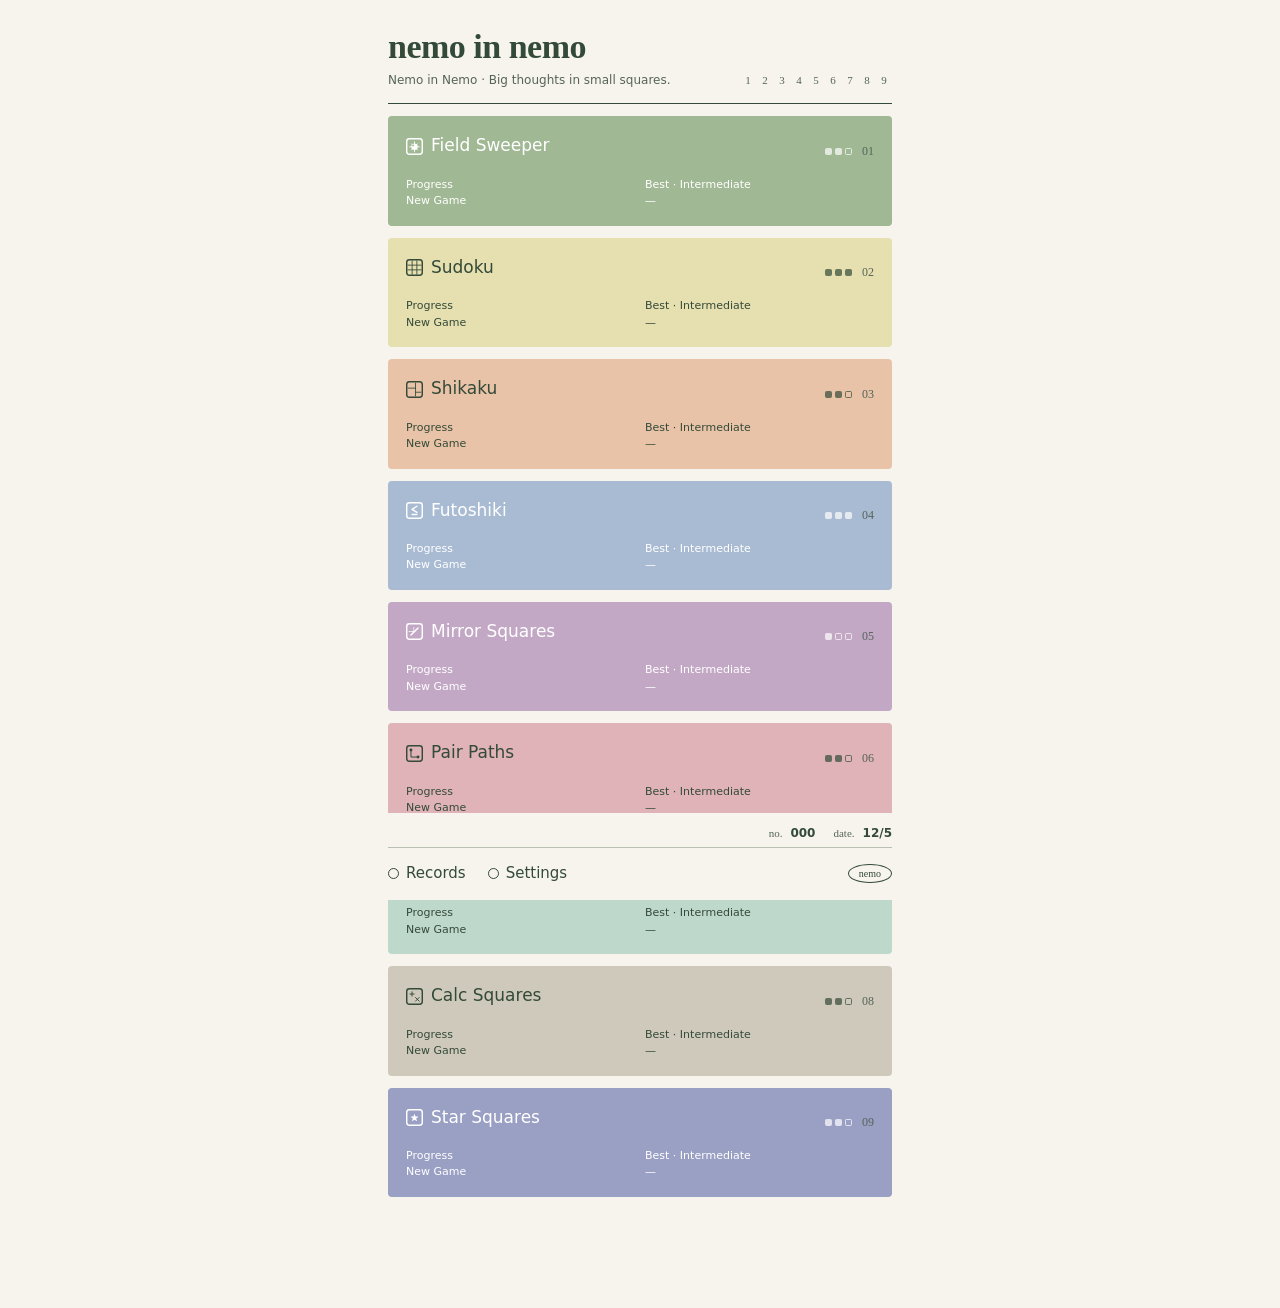
==== commit 83362444: "Match the web to the app's controls - Put a single "Start over" button just above the board on every" ====
--- a/docs/index.html
+++ b/docs/index.html
@@ -13,8 +13,9 @@
 body { display: flex; flex-direction: column; min-height: 100dvh; }
 .home { width: 100%; max-width: 560px; margin: 0 auto; flex: 1;
   padding: 0 max(28px, env(safe-area-inset-right)) 24px max(28px, env(safe-area-inset-left));
-  display: flex; flex-direction: column; gap: 24px; }
-.head { padding-bottom: 14px; display: flex; flex-direction: column; gap: 6px; }
+  display: flex; flex-direction: column; gap: 12px; }
+/* 넓은 화면: 구분선 아래 12px(.home gap)만 두고 카드가 시작된다 */
+.head { padding-bottom: 0; display: flex; flex-direction: column; gap: 6px; }
 /* 머리 아래 구분선. 휴대폰에서는 번호 줄이 이 선 아래로 내려간다 */
 .head .rule { height: 1px; background: var(--ink); margin-top: 8px; }
 /* 제목·소개·선은 위에 고정하고, 게임 카드만 그 아래로 스크롤된다 */
--- a/docs/assets/paper.css
+++ b/docs/assets/paper.css
@@ -194,3 +194,10 @@
 ::-webkit-scrollbar-thumb { background: var(--rule); border: 3px solid transparent; background-clip: padding-box; border-radius: 1px; min-height: 28px; }
 ::-webkit-scrollbar-thumb:hover, ::-webkit-scrollbar-thumb:active { background: var(--ink-soft); background-clip: padding-box; }
 @supports not selector(::-webkit-scrollbar) { * { scrollbar-width: thin; scrollbar-color: var(--rule) transparent; } }
+/* 판 바로 위 왼쪽의 '처음부터 다시'. 판과 한 묶음으로 가운데에 놓인다(앱과 같다) */
+.board-col { display: flex; flex-direction: column; align-items: flex-start; gap: 8px; }
+.so-row { height: 32px; display: flex; }
+.startover { display: inline-flex; align-items: center; gap: 6px; height: 32px; padding: 0 12px; border: 0; border-radius: 999px;
+  background: var(--sheet); color: var(--ink); font: 500 13px system-ui, -apple-system, sans-serif; cursor: pointer; }
+.startover svg { width: 15px; height: 15px; }
+.startover:disabled { opacity: .4; cursor: default; }
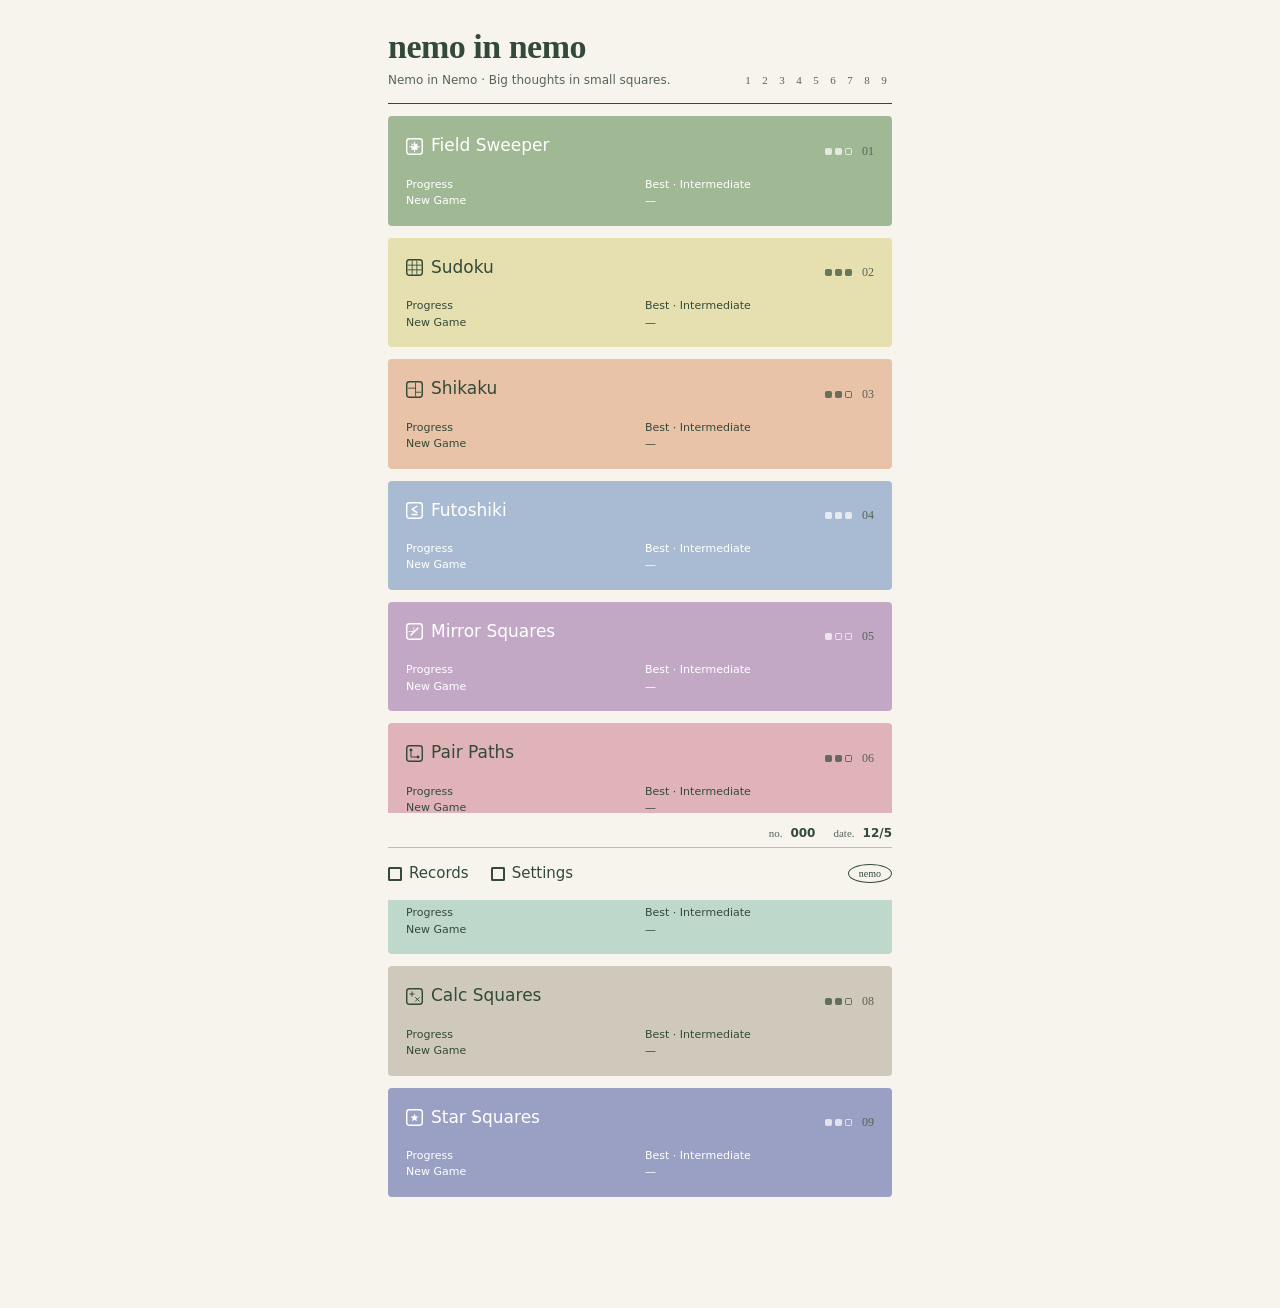
==== commit de75e456: "Add an appearance setting and polish shared controls - Settings: choose Light, Dark, or follow the d" ====
--- a/docs/index.html
+++ b/docs/index.html
@@ -76,7 +76,7 @@
 .stamp i { font: normal 11px var(--f-serif); color: var(--ink-soft); }
 .links { display: flex; align-items: center; gap: 22px; }
 .links button { display: flex; align-items: center; gap: 7px; min-height: 44px; border: 0; background: none; padding: 0; font-size: 15px; }
-.links button::before { content: ""; width: 11px; height: 11px; border: 1px solid var(--ink); border-radius: 50%; }
+.links button::before { content: ""; width: 14px; height: 14px; box-sizing: border-box; border: 2.5px solid var(--ink); border-radius: 1.5px; }
 .seal { margin-left: auto; font: 10px var(--f-serif); padding: 3px 10px; border: 1px solid var(--ink); border-radius: 50%; }
 
 /* 기록·설정 시트 */
@@ -245,10 +245,12 @@
   // 앱의 AppSettingsView.swift: 모든 게임에 함께 적용되는 설정
   $('openSettings').onclick = () => {
     const langs = [['auto', t('기기 설정')], ['ko', '한국어'], ['ja', '日本語'], ['zh', '中文'], ['en', 'English']];
+    const themes = [['auto', t('기기 설정')], ['light', t('라이트')], ['dark', t('다크')]];
     const el = sheet(t('설정'), `<p class="label">${t('옵션')}</p>
       <div class="group">
         <label class="opt"><span><b>${t('시간 표시')}</b><small>${t('끄면 시간 없이 느긋하게 플레이해요')}</small></span><input type="checkbox" class="switch" data-timer></label>
         <label class="opt"><b>${t('언어')}</b><select data-lang>${langs.map(([v, n]) => `<option value="${v}">${esc(n)}</option>`).join('')}</select></label>
+        <label class="opt"><b>${t('화면')}</b><select data-theme-pick>${themes.map(([v, n]) => `<option value="${v}">${esc(n)}</option>`).join('')}</select></label>
       </div>
       <p class="label">${t('정보')}</p>
       <div class="group">
@@ -259,6 +261,9 @@
     timer.checked = store.get('showTimer', true);
     timer.onchange = () => store.set('showTimer', timer.checked);
     lang.value = Nemo.langPref;
+    const theme = el.querySelector('[data-theme-pick]');
+    theme.value = store.get('theme', 'auto');
+    theme.onchange = () => Nemo.setTheme(theme.value);
     lang.onchange = () => { Nemo.setLang(lang.value); render(); $('openSettings').click(); };
   };
 
--- a/docs/assets/paper.css
+++ b/docs/assets/paper.css
@@ -194,9 +194,8 @@
 ::-webkit-scrollbar-thumb { background: var(--rule); border: 3px solid transparent; background-clip: padding-box; border-radius: 1px; min-height: 28px; }
 ::-webkit-scrollbar-thumb:hover, ::-webkit-scrollbar-thumb:active { background: var(--ink-soft); background-clip: padding-box; }
 @supports not selector(::-webkit-scrollbar) { * { scrollbar-width: thin; scrollbar-color: var(--rule) transparent; } }
-/* 판 바로 위 왼쪽의 '처음부터 다시'. 판과 한 묶음으로 가운데에 놓인다(앱과 같다) */
-.board-col { display: flex; flex-direction: column; align-items: flex-start; gap: 8px; }
-.so-row { height: 32px; display: flex; }
+/* 상단 바 바로 아래 왼쪽의 '처음부터 다시'(앱과 같은 자리) */
+.so-row { width: 100%; max-width: 560px; height: 32px; display: flex; flex: none; }
 .startover { display: inline-flex; align-items: center; gap: 6px; height: 32px; padding: 0 12px; border: 0; border-radius: 999px;
   background: var(--sheet); color: var(--ink); font: 500 13px system-ui, -apple-system, sans-serif; cursor: pointer; }
 .startover svg { width: 15px; height: 15px; }
